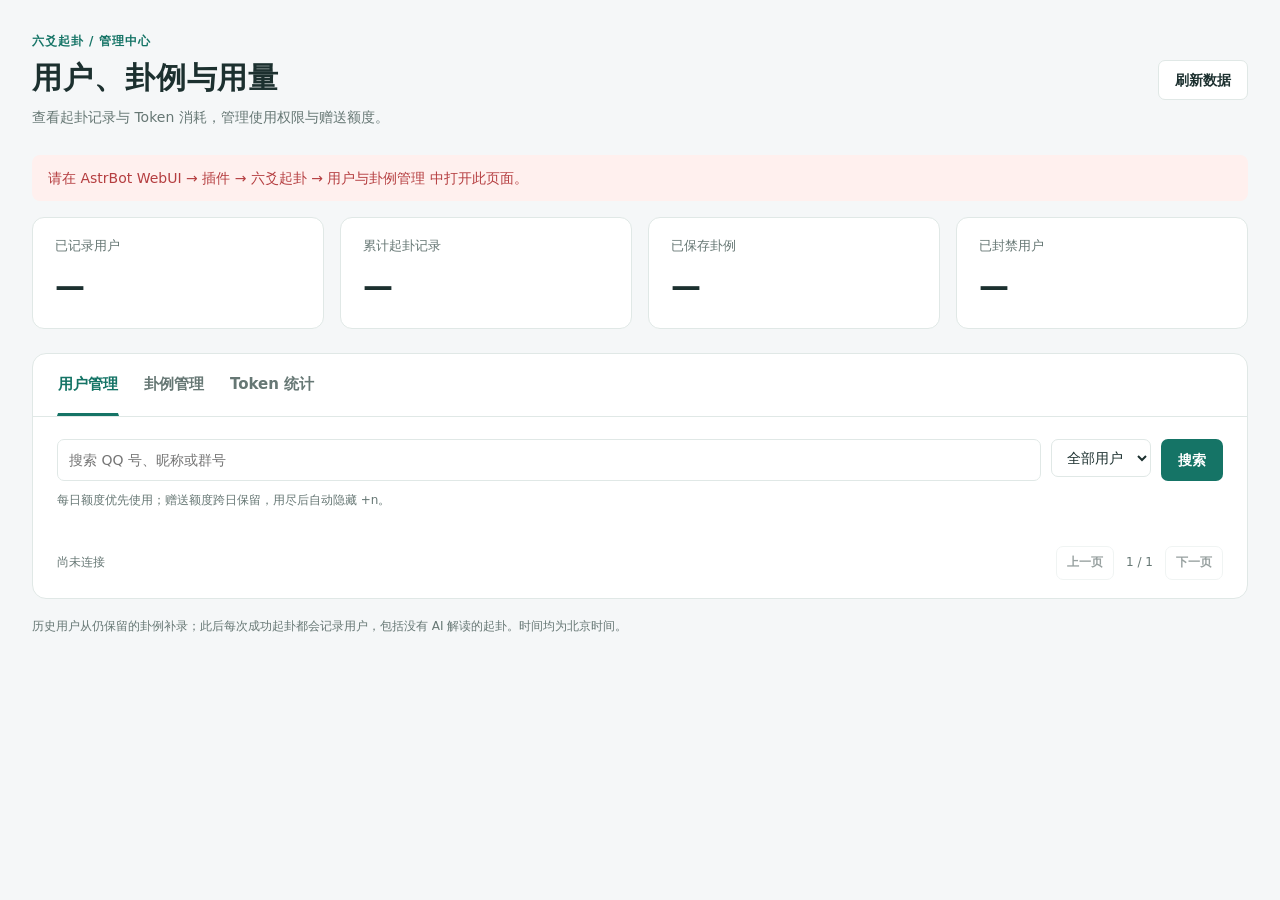
==== pages/manage/index.html @ e59be643 "feat: 添加六爻 Token 用量记录与面板统计 按实际模型调用持久记录输入、输出、缓存及未知用量，关联预审、解卦、复解与反馈审核；新增单卦、群、用户及北京时间日周月统计，删除卦例不扣减账本。版本" ====
<!doctype html>
<html lang="zh-CN">
<head>
  <meta charset="utf-8">
  <meta name="viewport" content="width=device-width, initial-scale=1">
  <title>六爻 · 用户与卦例管理</title>
  <link rel="stylesheet" href="./style.css">
</head>
<body>
  <main>
    <header><div><div class="eyebrow">六爻起卦 / 管理中心</div><h1>用户、卦例与用量</h1><p>查看起卦记录与 Token 消耗，管理使用权限与赠送额度。</p></div><button id="refresh" class="secondary">刷新数据</button></header>
    <div id="notice" role="status" aria-live="polite" hidden></div>
    <section class="metrics" aria-label="概览">
      <div><span>已记录用户</span><strong id="stat-users">—</strong></div>
      <div><span>累计起卦记录</span><strong id="stat-casts">—</strong></div>
      <div><span>已保存卦例</span><strong id="stat-cases">—</strong></div>
      <div><span>已封禁用户</span><strong id="stat-banned">—</strong></div>
    </section>
    <section class="panel">
      <nav aria-label="管理分类"><button id="tab-users" class="tab active" aria-pressed="true">用户管理</button><button id="tab-cases" class="tab" aria-pressed="false">卦例管理</button><button id="tab-usage" class="tab" aria-pressed="false">Token 统计</button></nav>
      <div id="usage-summary" hidden>
        <section class="metrics token-metrics" aria-label="Token 消耗概览">
          <div><span>累计 Token</span><strong id="token-all">—</strong></div>
          <div><span>今日 Token</span><strong id="token-today">—</strong></div>
          <div><span>本周 Token · 周一起</span><strong id="token-week">—</strong></div>
          <div><span>本月 Token</span><strong id="token-month">—</strong></div>
        </section>
        <p id="usage-coverage" class="hint"></p>
      </div>
      <form id="search-form" class="toolbar">
        <label class="search"><span class="sr-only">搜索用户或卦例</span><input id="search" type="search" maxlength="200" placeholder="搜索 QQ 号、昵称或群号"></label>
        <label><span class="sr-only">筛选状态</span><select id="state"><option value="all">全部用户</option><option value="active">正常使用</option><option value="banned">已封禁</option></select></label>
        <button type="submit">搜索</button>
        <div id="usage-filters" class="usage-filters" hidden>
          <label>查看维度<select id="usage-view"><option value="cases">单卦消耗</option><option value="daily">每日消耗</option><option value="weekly">每周消耗</option><option value="monthly">每月消耗</option><option value="groups">各群消耗</option><option value="users">每人消耗</option></select></label>
          <label>开始日期<input id="usage-start" type="date"></label>
          <label>结束日期<input id="usage-end" type="date"></label>
          <label>群号<input id="usage-group" inputmode="numeric" maxlength="128" placeholder="全部群"></label>
          <label>QQ 号<input id="usage-sender" inputmode="numeric" maxlength="128" placeholder="全部用户"></label>
          <button id="usage-reset" type="button" class="secondary">清空筛选</button>
        </div>
      </form>
      <p id="usage-selected" class="hint" hidden></p>
      <p id="table-hint" class="hint">每日额度优先使用；赠送额度跨日保留，用尽后自动隐藏 +n。</p>
      <div class="table-wrap"><table><thead id="table-head"></thead><tbody id="table-body"></tbody></table></div>
      <div id="empty" class="empty" hidden>暂无记录</div>
      <footer><span id="count">正在连接 AstrBot…</span><div class="pager"><button id="prev" class="secondary" disabled>上一页</button><span id="page">1 / 1</span><button id="next" class="secondary" disabled>下一页</button></div></footer>
    </section>
    <p class="footnote">历史用户从仍保留的卦例补录；此后每次成功起卦都会记录用户，包括没有 AI 解读的起卦。时间均为北京时间。</p>
  </main>
  <dialog id="detail" aria-labelledby="detail-title">
    <div class="dialog-head"><div><span class="eyebrow" id="detail-kicker"></span><h2 id="detail-title"></h2></div><button id="close-detail" class="secondary" aria-label="关闭详情">关闭</button></div>
    <div id="detail-notice" role="status" aria-live="polite" hidden></div>
    <div id="detail-body"></div>
  </dialog>
  <script type="module" src="./app.js"></script>
</body>
</html>
---- pages/manage/style.css ----
:root{color-scheme:light;--bg:#f5f7f8;--panel:#fff;--ink:#1c302f;--muted:#667774;--line:#e0e8e6;--accent:#157466;--tint:#eaf5f1;--danger:#b53e40;--error-bg:#fff0ee;--shadow:0 18px 65px #183a3620;font:14px/1.6 system-ui,-apple-system,"Segoe UI","Microsoft YaHei",sans-serif}
[data-theme=dark]{color-scheme:dark;--bg:#151d20;--panel:#1e292c;--ink:#e4efec;--muted:#a3b5b0;--line:#354548;--accent:#7cdbbc;--tint:#263f38;--danger:#ffada5;--error-bg:#422c2c;--shadow:0 18px 65px #0006}
*{box-sizing:border-box}body{margin:0;background:var(--bg);color:var(--ink)}main{max-width:1280px;margin:auto;padding:32px}header{display:flex;justify-content:space-between;align-items:center;gap:20px;margin-bottom:26px}h1{font-size:30px;line-height:1.3;margin:7px 0 9px;font-weight:650;letter-spacing:.03em}h2{margin:4px 0;font-size:23px}h3{font-size:16px;margin:0 0 12px}p{margin:0;color:var(--muted)}.eyebrow{font-size:12px;color:var(--accent);letter-spacing:.08em;font-weight:600}.metrics{display:grid;grid-template-columns:repeat(4,1fr);gap:16px;margin-bottom:24px}.metrics>div{border:1px solid var(--line);border-radius:12px;padding:18px 22px;background:var(--panel)}.metrics span{display:block;color:var(--muted);font-size:13px}.metrics strong{font-size:30px;font-weight:600;display:block;margin-top:5px;font-variant-numeric:tabular-nums}.panel{background:var(--panel);border:1px solid var(--line);border-radius:14px;overflow:hidden}nav{display:flex;gap:24px;padding:0 24px;border-bottom:1px solid var(--line)}button,input,textarea,select{font:inherit}button{cursor:pointer;border:1px solid transparent;border-radius:7px;padding:8px 16px;background:var(--accent);color:var(--panel);font-weight:600;white-space:nowrap}button.secondary{border-color:var(--line);background:var(--panel);color:var(--ink)}button.danger{color:var(--danger);background:var(--error-bg);border-color:var(--danger)}button:disabled{opacity:.45;cursor:default}button:hover:not(:disabled){filter:brightness(.94)}button.tab{color:var(--muted);background:none;padding:17px 0;border-radius:0;font-size:15px;border-bottom:3px solid transparent}.tab.active{color:var(--accent);border-bottom-color:var(--accent)}input,textarea,select{background:var(--panel);color:var(--ink);border:1px solid var(--line);border-radius:7px;padding:9px 11px;max-width:100%}input:focus,textarea:focus,select:focus{outline:2px solid var(--accent);outline-offset:1px}button:focus-visible{outline:2px solid var(--accent);outline-offset:3px}.toolbar{display:flex;gap:10px;padding:22px 24px 10px}.search{flex:1}.search input{width:100%}.hint{font-size:12px;margin:0 24px 18px}.table-wrap{overflow-x:auto}table{border-collapse:collapse;width:100%;text-align:left}th{background:var(--bg);color:var(--muted);font-size:12px;font-weight:500;padding:11px 20px;white-space:nowrap}td{padding:16px 20px;border-bottom:1px solid var(--line);vertical-align:middle;font-size:13px}td small{display:block;color:var(--muted);margin-top:3px}.primary{font-weight:600}.question{max-width:330px;white-space:nowrap;overflow:hidden;text-overflow:ellipsis}.badge{display:inline-block;border-radius:5px;padding:3px 8px;font-size:12px;background:var(--tint);color:var(--accent);white-space:nowrap}.badge.banned{color:var(--danger);background:var(--error-bg)}.gift{color:var(--accent);font-weight:650;font-variant-numeric:tabular-nums}footer{display:flex;justify-content:space-between;align-items:center;gap:16px;padding:18px 24px;color:var(--muted);font-size:12px}.pager{display:flex;gap:12px;align-items:center}.pager button{font-size:12px;padding:6px 10px}.empty{padding:60px 20px;text-align:center;color:var(--muted)}.footnote{font-size:12px;margin-top:18px}.sr-only{position:absolute;width:1px;height:1px;overflow:hidden;clip:rect(0,0,0,0)}#notice,#detail-notice{background:var(--tint);border-radius:8px;padding:12px 16px;color:var(--accent);margin-bottom:16px;white-space:pre-wrap}.error{background:var(--error-bg)!important;color:var(--danger)!important}dialog{border:1px solid var(--line);background:var(--panel);color:var(--ink);border-radius:16px;box-shadow:var(--shadow);width:min(820px,94vw);max-height:90vh;padding:26px}dialog::backdrop{background:#0b242960}.dialog-head{display:flex;justify-content:space-between;align-items:flex-start;gap:15px;margin-bottom:22px}.section{padding:20px 0;border-top:1px solid var(--line)}.section:last-child{padding-bottom:0}.grid{display:grid;grid-template-columns:1fr 1fr;gap:14px}.field{display:flex;flex-direction:column;gap:6px;font-size:12px;color:var(--muted)}.field.wide{grid-column:1/-1}.field textarea{resize:vertical;min-height:82px}.actions{display:flex;gap:10px;flex-wrap:wrap;margin-top:15px}.facts{display:grid;grid-template-columns:repeat(3,1fr);gap:14px;margin-bottom:16px}.fact{background:var(--bg);border-radius:8px;padding:12px}.fact span{font-size:12px;color:var(--muted);display:block}.fact strong{font-size:16px;overflow-wrap:anywhere}.reading{white-space:pre-wrap;overflow-wrap:anywhere;max-height:360px;overflow:auto;font-size:13px;color:var(--ink);background:var(--bg);padding:14px;border-radius:8px;margin:10px 0}.history{list-style:none;padding:0;margin:8px 0;max-height:210px;overflow:auto}.history li{font-size:12px;border-bottom:1px solid var(--line);padding:10px 0;overflow-wrap:anywhere}.help{color:var(--muted);font-size:12px;margin:10px 0}.confirm-delete{border:1px solid var(--danger);border-radius:8px;padding:14px;margin-top:14px}.confirm-delete p{margin-bottom:10px}.link-button{background:var(--tint);color:var(--accent);padding:6px 12px;font-size:12px}
[hidden]{display:none!important}.toolbar{flex-wrap:wrap}.usage-filters{display:flex;flex-wrap:wrap;align-items:flex-end;gap:12px;width:100%;margin-top:8px}.usage-filters label{display:flex;flex-direction:column;gap:5px;font-size:12px;color:var(--muted);flex:1;min-width:130px}.usage-filters input,.usage-filters select{width:100%}.token-metrics{margin:22px 24px 14px}.token-metrics strong{font-size:26px;overflow-wrap:anywhere}.token-facts{grid-template-columns:repeat(4,1fr)}.token-history{max-height:450px}.token-history li div+div{color:var(--muted);margin-top:4px}
@media(max-width:700px){main{padding:18px 12px}header{align-items:flex-start}h1{font-size:24px}.metrics{grid-template-columns:repeat(2,1fr);gap:10px}.metrics>div{padding:12px 15px}.toolbar{padding:16px 14px 10px;flex-wrap:wrap}.search{flex-basis:100%}.hint{margin-left:14px;margin-right:14px}.token-metrics{margin:16px 14px}.token-metrics strong{font-size:22px}td,th{padding:12px}footer{padding:14px;flex-wrap:wrap}dialog{padding:18px}.facts{grid-template-columns:1fr 1fr}.grid{grid-template-columns:1fr}.field.wide{grid-column:auto}}
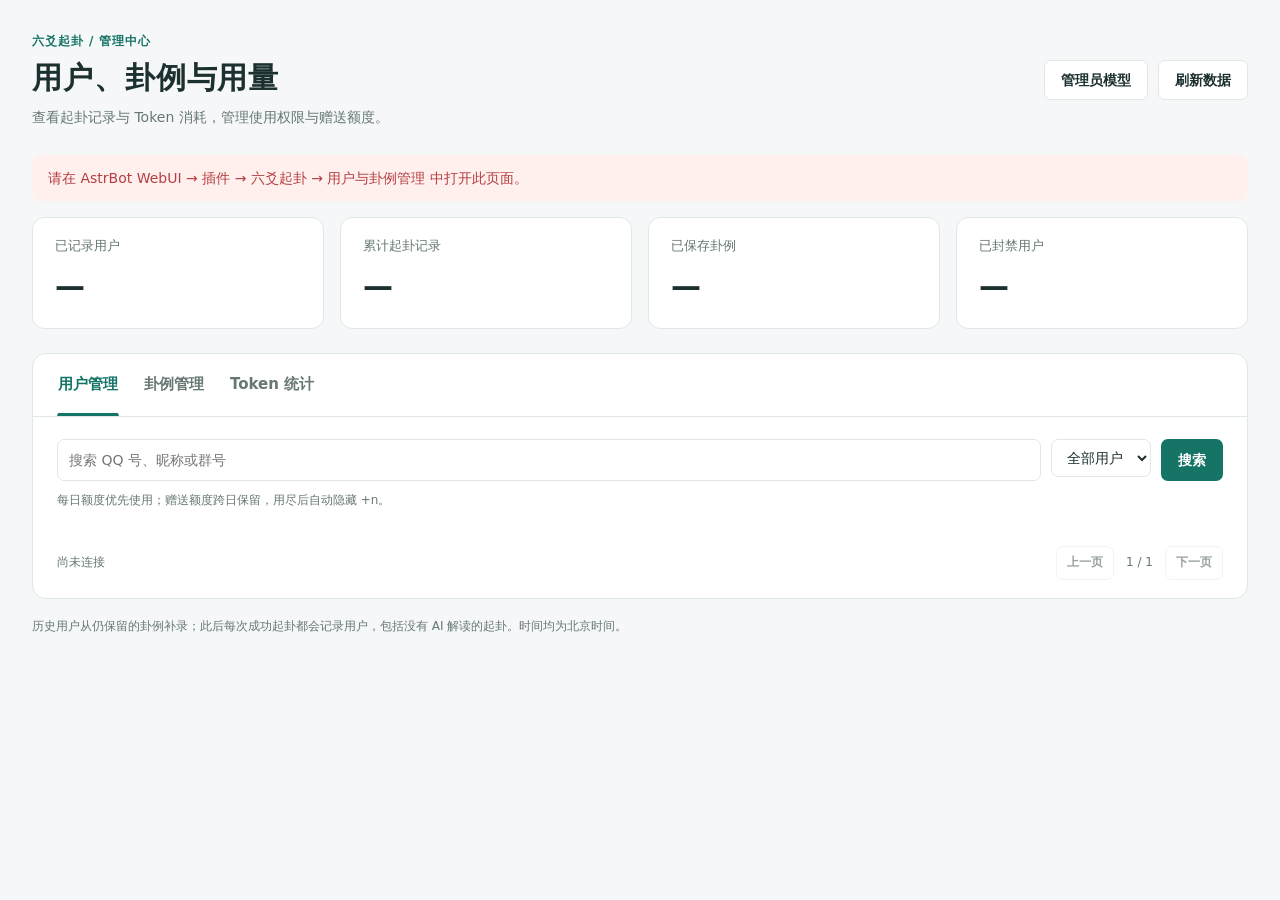
==== commit 7957c266: "feat: 增加管理员专用模型与六爻逐步调试 为管理员增加独立预审和解卦模型，管理页保存后立即生效并持久化。新增仅限 AstrBot 管理员的 /六爻test，逐步返回请求、模型正文、分类、排盘和输出" ====
--- a/pages/manage/index.html
+++ b/pages/manage/index.html
@@ -8,7 +8,7 @@
 </head>
 <body>
   <main>
-    <header><div><div class="eyebrow">六爻起卦 / 管理中心</div><h1>用户、卦例与用量</h1><p>查看起卦记录与 Token 消耗，管理使用权限与赠送额度。</p></div><button id="refresh" class="secondary">刷新数据</button></header>
+    <header><div><div class="eyebrow">六爻起卦 / 管理中心</div><h1>用户、卦例与用量</h1><p>查看起卦记录与 Token 消耗，管理使用权限与赠送额度。</p></div><div class="header-actions"><button id="models" class="secondary">管理员模型</button><button id="refresh" class="secondary">刷新数据</button></div></header>
     <div id="notice" role="status" aria-live="polite" hidden></div>
     <section class="metrics" aria-label="概览">
       <div><span>已记录用户</span><strong id="stat-users">—</strong></div>
--- a/pages/manage/style.css
+++ b/pages/manage/style.css
@@ -2,4 +2,5 @@
 [data-theme=dark]{color-scheme:dark;--bg:#151d20;--panel:#1e292c;--ink:#e4efec;--muted:#a3b5b0;--line:#354548;--accent:#7cdbbc;--tint:#263f38;--danger:#ffada5;--error-bg:#422c2c;--shadow:0 18px 65px #0006}
 *{box-sizing:border-box}body{margin:0;background:var(--bg);color:var(--ink)}main{max-width:1280px;margin:auto;padding:32px}header{display:flex;justify-content:space-between;align-items:center;gap:20px;margin-bottom:26px}h1{font-size:30px;line-height:1.3;margin:7px 0 9px;font-weight:650;letter-spacing:.03em}h2{margin:4px 0;font-size:23px}h3{font-size:16px;margin:0 0 12px}p{margin:0;color:var(--muted)}.eyebrow{font-size:12px;color:var(--accent);letter-spacing:.08em;font-weight:600}.metrics{display:grid;grid-template-columns:repeat(4,1fr);gap:16px;margin-bottom:24px}.metrics>div{border:1px solid var(--line);border-radius:12px;padding:18px 22px;background:var(--panel)}.metrics span{display:block;color:var(--muted);font-size:13px}.metrics strong{font-size:30px;font-weight:600;display:block;margin-top:5px;font-variant-numeric:tabular-nums}.panel{background:var(--panel);border:1px solid var(--line);border-radius:14px;overflow:hidden}nav{display:flex;gap:24px;padding:0 24px;border-bottom:1px solid var(--line)}button,input,textarea,select{font:inherit}button{cursor:pointer;border:1px solid transparent;border-radius:7px;padding:8px 16px;background:var(--accent);color:var(--panel);font-weight:600;white-space:nowrap}button.secondary{border-color:var(--line);background:var(--panel);color:var(--ink)}button.danger{color:var(--danger);background:var(--error-bg);border-color:var(--danger)}button:disabled{opacity:.45;cursor:default}button:hover:not(:disabled){filter:brightness(.94)}button.tab{color:var(--muted);background:none;padding:17px 0;border-radius:0;font-size:15px;border-bottom:3px solid transparent}.tab.active{color:var(--accent);border-bottom-color:var(--accent)}input,textarea,select{background:var(--panel);color:var(--ink);border:1px solid var(--line);border-radius:7px;padding:9px 11px;max-width:100%}input:focus,textarea:focus,select:focus{outline:2px solid var(--accent);outline-offset:1px}button:focus-visible{outline:2px solid var(--accent);outline-offset:3px}.toolbar{display:flex;gap:10px;padding:22px 24px 10px}.search{flex:1}.search input{width:100%}.hint{font-size:12px;margin:0 24px 18px}.table-wrap{overflow-x:auto}table{border-collapse:collapse;width:100%;text-align:left}th{background:var(--bg);color:var(--muted);font-size:12px;font-weight:500;padding:11px 20px;white-space:nowrap}td{padding:16px 20px;border-bottom:1px solid var(--line);vertical-align:middle;font-size:13px}td small{display:block;color:var(--muted);margin-top:3px}.primary{font-weight:600}.question{max-width:330px;white-space:nowrap;overflow:hidden;text-overflow:ellipsis}.badge{display:inline-block;border-radius:5px;padding:3px 8px;font-size:12px;background:var(--tint);color:var(--accent);white-space:nowrap}.badge.banned{color:var(--danger);background:var(--error-bg)}.gift{color:var(--accent);font-weight:650;font-variant-numeric:tabular-nums}footer{display:flex;justify-content:space-between;align-items:center;gap:16px;padding:18px 24px;color:var(--muted);font-size:12px}.pager{display:flex;gap:12px;align-items:center}.pager button{font-size:12px;padding:6px 10px}.empty{padding:60px 20px;text-align:center;color:var(--muted)}.footnote{font-size:12px;margin-top:18px}.sr-only{position:absolute;width:1px;height:1px;overflow:hidden;clip:rect(0,0,0,0)}#notice,#detail-notice{background:var(--tint);border-radius:8px;padding:12px 16px;color:var(--accent);margin-bottom:16px;white-space:pre-wrap}.error{background:var(--error-bg)!important;color:var(--danger)!important}dialog{border:1px solid var(--line);background:var(--panel);color:var(--ink);border-radius:16px;box-shadow:var(--shadow);width:min(820px,94vw);max-height:90vh;padding:26px}dialog::backdrop{background:#0b242960}.dialog-head{display:flex;justify-content:space-between;align-items:flex-start;gap:15px;margin-bottom:22px}.section{padding:20px 0;border-top:1px solid var(--line)}.section:last-child{padding-bottom:0}.grid{display:grid;grid-template-columns:1fr 1fr;gap:14px}.field{display:flex;flex-direction:column;gap:6px;font-size:12px;color:var(--muted)}.field.wide{grid-column:1/-1}.field textarea{resize:vertical;min-height:82px}.actions{display:flex;gap:10px;flex-wrap:wrap;margin-top:15px}.facts{display:grid;grid-template-columns:repeat(3,1fr);gap:14px;margin-bottom:16px}.fact{background:var(--bg);border-radius:8px;padding:12px}.fact span{font-size:12px;color:var(--muted);display:block}.fact strong{font-size:16px;overflow-wrap:anywhere}.reading{white-space:pre-wrap;overflow-wrap:anywhere;max-height:360px;overflow:auto;font-size:13px;color:var(--ink);background:var(--bg);padding:14px;border-radius:8px;margin:10px 0}.history{list-style:none;padding:0;margin:8px 0;max-height:210px;overflow:auto}.history li{font-size:12px;border-bottom:1px solid var(--line);padding:10px 0;overflow-wrap:anywhere}.help{color:var(--muted);font-size:12px;margin:10px 0}.confirm-delete{border:1px solid var(--danger);border-radius:8px;padding:14px;margin-top:14px}.confirm-delete p{margin-bottom:10px}.link-button{background:var(--tint);color:var(--accent);padding:6px 12px;font-size:12px}
 [hidden]{display:none!important}.toolbar{flex-wrap:wrap}.usage-filters{display:flex;flex-wrap:wrap;align-items:flex-end;gap:12px;width:100%;margin-top:8px}.usage-filters label{display:flex;flex-direction:column;gap:5px;font-size:12px;color:var(--muted);flex:1;min-width:130px}.usage-filters input,.usage-filters select{width:100%}.token-metrics{margin:22px 24px 14px}.token-metrics strong{font-size:26px;overflow-wrap:anywhere}.token-facts{grid-template-columns:repeat(4,1fr)}.token-history{max-height:450px}.token-history li div+div{color:var(--muted);margin-top:4px}
-@media(max-width:700px){main{padding:18px 12px}header{align-items:flex-start}h1{font-size:24px}.metrics{grid-template-columns:repeat(2,1fr);gap:10px}.metrics>div{padding:12px 15px}.toolbar{padding:16px 14px 10px;flex-wrap:wrap}.search{flex-basis:100%}.hint{margin-left:14px;margin-right:14px}.token-metrics{margin:16px 14px}.token-metrics strong{font-size:22px}td,th{padding:12px}footer{padding:14px;flex-wrap:wrap}dialog{padding:18px}.facts{grid-template-columns:1fr 1fr}.grid{grid-template-columns:1fr}.field.wide{grid-column:auto}}
+.header-actions{display:flex;gap:10px;flex-wrap:wrap;justify-content:flex-end}
+@media(max-width:700px){main{padding:18px 12px}header{align-items:flex-start;flex-wrap:wrap}.header-actions{justify-content:flex-start}h1{font-size:24px}.metrics{grid-template-columns:repeat(2,1fr);gap:10px}.metrics>div{padding:12px 15px}.toolbar{padding:16px 14px 10px;flex-wrap:wrap}.search{flex-basis:100%}.hint{margin-left:14px;margin-right:14px}.token-metrics{margin:16px 14px}.token-metrics strong{font-size:22px}td,th{padding:12px}footer{padding:14px;flex-wrap:wrap}dialog{padding:18px}.facts{grid-template-columns:1fr 1fr}.grid{grid-template-columns:1fr}.field.wide{grid-column:auto}}
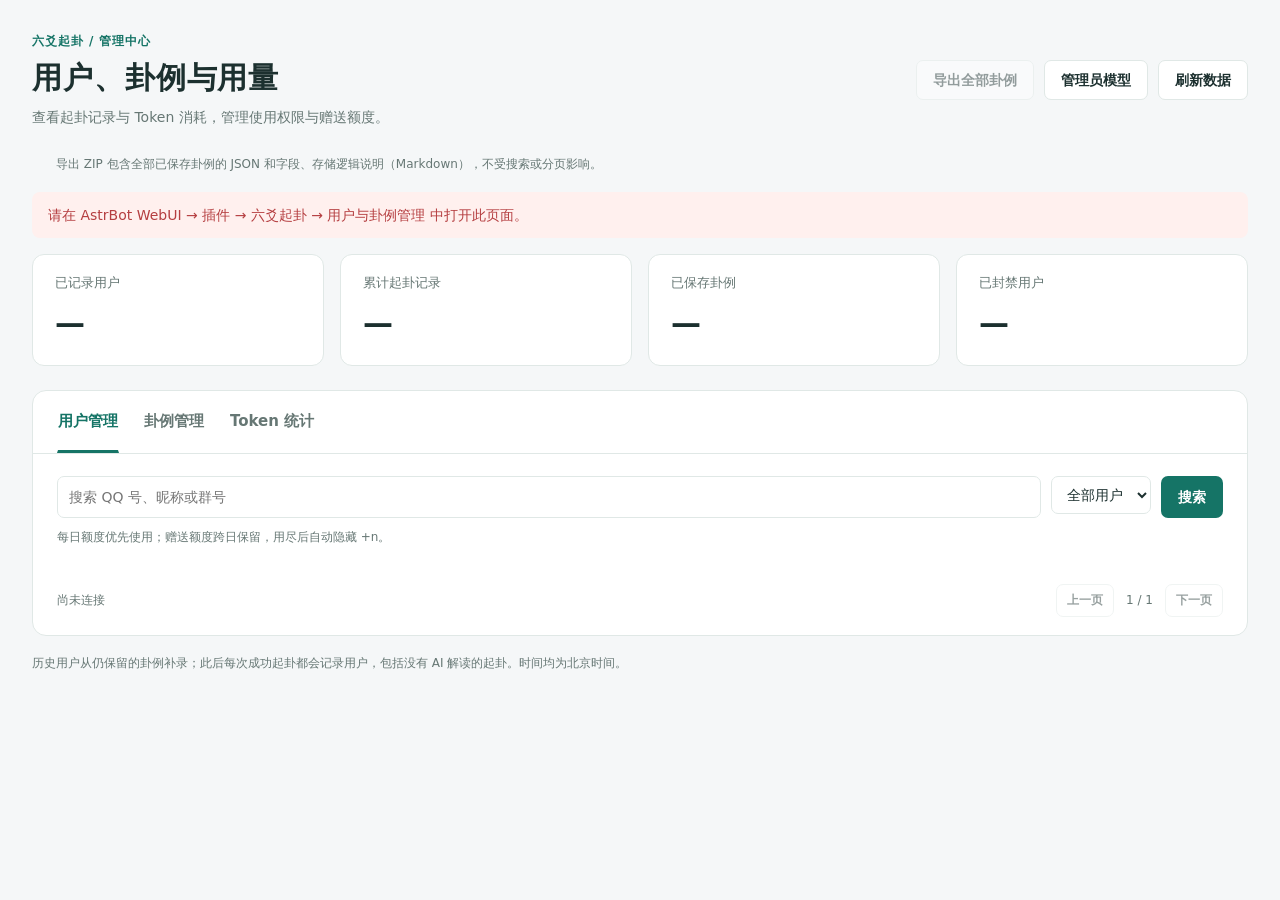
==== commit 705b5c6a: "feat: 添加全部卦例与存储说明导出 管理页新增导出全部卦例按钮，通过登录态 Bridge 下载 ZIP，内含完整 KV JSON 与 Markdown 字段、存储逻辑说明。读取独立快照后在线程中压" ====
--- a/pages/manage/index.html
+++ b/pages/manage/index.html
@@ -8,7 +8,8 @@
 </head>
 <body>
   <main>
-    <header><div><div class="eyebrow">六爻起卦 / 管理中心</div><h1>用户、卦例与用量</h1><p>查看起卦记录与 Token 消耗，管理使用权限与赠送额度。</p></div><div class="header-actions"><button id="models" class="secondary">管理员模型</button><button id="refresh" class="secondary">刷新数据</button></div></header>
+    <header><div><div class="eyebrow">六爻起卦 / 管理中心</div><h1>用户、卦例与用量</h1><p>查看起卦记录与 Token 消耗，管理使用权限与赠送额度。</p></div><div class="header-actions"><button id="export-cases" class="secondary" type="button" disabled aria-describedby="export-hint">导出全部卦例</button><button id="models" class="secondary">管理员模型</button><button id="refresh" class="secondary">刷新数据</button></div></header>
+    <p id="export-hint" class="hint">导出 ZIP 包含全部已保存卦例的 JSON 和字段、存储逻辑说明（Markdown），不受搜索或分页影响。</p>
     <div id="notice" role="status" aria-live="polite" hidden></div>
     <section class="metrics" aria-label="概览">
       <div><span>已记录用户</span><strong id="stat-users">—</strong></div>
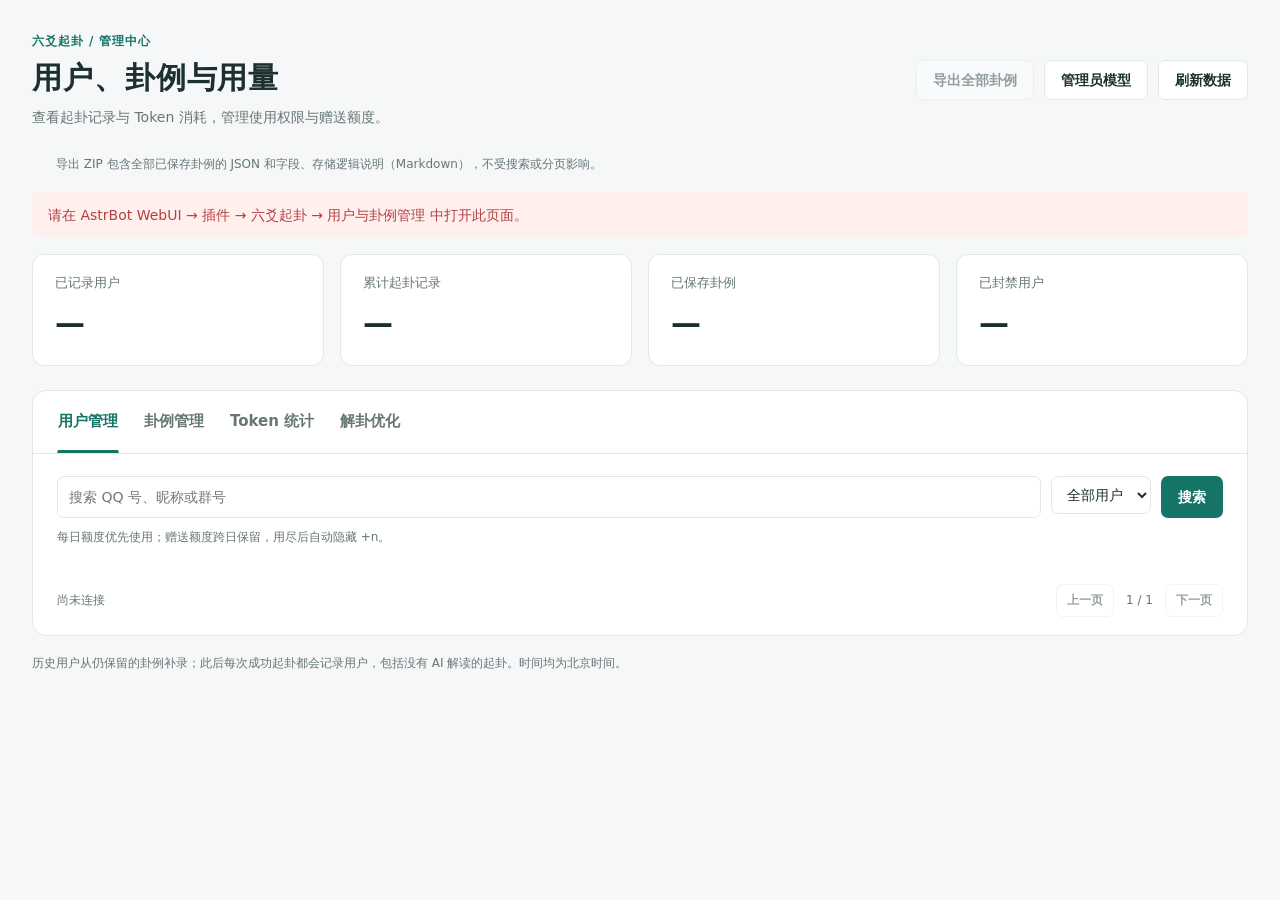
==== commit a30c4a2e: "fix: 在用户与卦例管理中显示解卦优化选项卡 将解卦优化接入 Token 统计右侧，与独立入口共用复盘和逐项审核逻辑。切换分类时保留草稿和待审建议，适配手机与后台主题。  验证：21 项浏览器回归、" ====
--- a/pages/manage/index.html
+++ b/pages/manage/index.html
@@ -18,36 +18,46 @@
       <div><span>已封禁用户</span><strong id="stat-banned">—</strong></div>
     </section>
     <section class="panel">
-      <nav aria-label="管理分类"><button id="tab-users" class="tab active" aria-pressed="true">用户管理</button><button id="tab-cases" class="tab" aria-pressed="false">卦例管理</button><button id="tab-usage" class="tab" aria-pressed="false">Token 统计</button></nav>
-      <div id="usage-summary" hidden>
-        <section class="metrics token-metrics" aria-label="Token 消耗概览">
-          <div><span>累计 Token</span><strong id="token-all">—</strong></div>
-          <div><span>今日 Token</span><strong id="token-today">—</strong></div>
-          <div><span>本周 Token · 周一起</span><strong id="token-week">—</strong></div>
-          <div><span>本月 Token</span><strong id="token-month">—</strong></div>
-        </section>
-        <p id="usage-coverage" class="hint"></p>
+      <nav aria-label="管理分类">
+        <button id="tab-users" class="tab active" aria-pressed="true">用户管理</button>
+        <button id="tab-cases" class="tab" aria-pressed="false">卦例管理</button>
+        <button id="tab-usage" class="tab" aria-pressed="false">Token 统计</button>
+        <button id="tab-optimize" class="tab" aria-controls="optimize-panel" aria-pressed="false">解卦优化</button>
+      </nav>
+      <div id="management-list">
+        <div id="usage-summary" hidden>
+          <section class="metrics token-metrics" aria-label="Token 消耗概览">
+            <div><span>累计 Token</span><strong id="token-all">—</strong></div>
+            <div><span>今日 Token</span><strong id="token-today">—</strong></div>
+            <div><span>本周 Token · 周一起</span><strong id="token-week">—</strong></div>
+            <div><span>本月 Token</span><strong id="token-month">—</strong></div>
+          </section>
+          <p id="usage-coverage" class="hint"></p>
+        </div>
+        <form id="search-form" class="toolbar">
+          <label class="search"><span class="sr-only">搜索用户或卦例</span><input id="search" type="search" maxlength="200" placeholder="搜索 QQ 号、昵称或群号"></label>
+          <label><span class="sr-only">筛选状态</span><select id="state"><option value="all">全部用户</option><option value="active">正常使用</option><option value="banned">已封禁</option></select></label>
+          <button type="submit">搜索</button>
+          <div id="usage-filters" class="usage-filters" hidden>
+            <label>查看维度<select id="usage-view"><option value="cases">单卦消耗</option><option value="daily">每日消耗</option><option value="weekly">每周消耗</option><option value="monthly">每月消耗</option><option value="groups">各群消耗</option><option value="users">每人消耗</option></select></label>
+            <label>开始日期<input id="usage-start" type="date"></label>
+            <label>结束日期<input id="usage-end" type="date"></label>
+            <label>群号<input id="usage-group" inputmode="numeric" maxlength="128" placeholder="全部群"></label>
+            <label>QQ 号<input id="usage-sender" inputmode="numeric" maxlength="128" placeholder="全部用户"></label>
+            <button id="usage-reset" type="button" class="secondary">清空筛选</button>
+          </div>
+        </form>
+        <p id="usage-selected" class="hint" hidden></p>
+        <p id="table-hint" class="hint">每日额度优先使用；赠送额度跨日保留，用尽后自动隐藏 +n。</p>
+        <div class="table-wrap"><table><thead id="table-head"></thead><tbody id="table-body"></tbody></table></div>
+        <div id="empty" class="empty" hidden>暂无记录</div>
+        <footer><span id="count">正在连接 AstrBot…</span><div class="pager"><button id="prev" class="secondary" disabled>上一页</button><span id="page">1 / 1</span><button id="next" class="secondary" disabled>下一页</button></div></footer>
       </div>
-      <form id="search-form" class="toolbar">
-        <label class="search"><span class="sr-only">搜索用户或卦例</span><input id="search" type="search" maxlength="200" placeholder="搜索 QQ 号、昵称或群号"></label>
-        <label><span class="sr-only">筛选状态</span><select id="state"><option value="all">全部用户</option><option value="active">正常使用</option><option value="banned">已封禁</option></select></label>
-        <button type="submit">搜索</button>
-        <div id="usage-filters" class="usage-filters" hidden>
-          <label>查看维度<select id="usage-view"><option value="cases">单卦消耗</option><option value="daily">每日消耗</option><option value="weekly">每周消耗</option><option value="monthly">每月消耗</option><option value="groups">各群消耗</option><option value="users">每人消耗</option></select></label>
-          <label>开始日期<input id="usage-start" type="date"></label>
-          <label>结束日期<input id="usage-end" type="date"></label>
-          <label>群号<input id="usage-group" inputmode="numeric" maxlength="128" placeholder="全部群"></label>
-          <label>QQ 号<input id="usage-sender" inputmode="numeric" maxlength="128" placeholder="全部用户"></label>
-          <button id="usage-reset" type="button" class="secondary">清空筛选</button>
-        </div>
-      </form>
-      <p id="usage-selected" class="hint" hidden></p>
-      <p id="table-hint" class="hint">每日额度优先使用；赠送额度跨日保留，用尽后自动隐藏 +n。</p>
-      <div class="table-wrap"><table><thead id="table-head"></thead><tbody id="table-body"></tbody></table></div>
-      <div id="empty" class="empty" hidden>暂无记录</div>
-      <footer><span id="count">正在连接 AstrBot…</span><div class="pager"><button id="prev" class="secondary" disabled>上一页</button><span id="page">1 / 1</span><button id="next" class="secondary" disabled>下一页</button></div></footer>
+      <section id="optimize-panel" aria-labelledby="tab-optimize" hidden>
+        <p role="status">正在加载解卦优化…</p>
+      </section>
     </section>
-    <p class="footnote">历史用户从仍保留的卦例补录；此后每次成功起卦都会记录用户，包括没有 AI 解读的起卦。时间均为北京时间。</p>
+    <p id="records-footnote" class="footnote">历史用户从仍保留的卦例补录；此后每次成功起卦都会记录用户，包括没有 AI 解读的起卦。时间均为北京时间。</p>
   </main>
   <dialog id="detail" aria-labelledby="detail-title">
     <div class="dialog-head"><div><span class="eyebrow" id="detail-kicker"></span><h2 id="detail-title"></h2></div><button id="close-detail" class="secondary" aria-label="关闭详情">关闭</button></div>
--- a/pages/manage/style.css
+++ b/pages/manage/style.css
@@ -3,4 +3,22 @@
 *{box-sizing:border-box}body{margin:0;background:var(--bg);color:var(--ink)}main{max-width:1280px;margin:auto;padding:32px}header{display:flex;justify-content:space-between;align-items:center;gap:20px;margin-bottom:26px}h1{font-size:30px;line-height:1.3;margin:7px 0 9px;font-weight:650;letter-spacing:.03em}h2{margin:4px 0;font-size:23px}h3{font-size:16px;margin:0 0 12px}p{margin:0;color:var(--muted)}.eyebrow{font-size:12px;color:var(--accent);letter-spacing:.08em;font-weight:600}.metrics{display:grid;grid-template-columns:repeat(4,1fr);gap:16px;margin-bottom:24px}.metrics>div{border:1px solid var(--line);border-radius:12px;padding:18px 22px;background:var(--panel)}.metrics span{display:block;color:var(--muted);font-size:13px}.metrics strong{font-size:30px;font-weight:600;display:block;margin-top:5px;font-variant-numeric:tabular-nums}.panel{background:var(--panel);border:1px solid var(--line);border-radius:14px;overflow:hidden}nav{display:flex;gap:24px;padding:0 24px;border-bottom:1px solid var(--line)}button,input,textarea,select{font:inherit}button{cursor:pointer;border:1px solid transparent;border-radius:7px;padding:8px 16px;background:var(--accent);color:var(--panel);font-weight:600;white-space:nowrap}button.secondary{border-color:var(--line);background:var(--panel);color:var(--ink)}button.danger{color:var(--danger);background:var(--error-bg);border-color:var(--danger)}button:disabled{opacity:.45;cursor:default}button:hover:not(:disabled){filter:brightness(.94)}button.tab{color:var(--muted);background:none;padding:17px 0;border-radius:0;font-size:15px;border-bottom:3px solid transparent}.tab.active{color:var(--accent);border-bottom-color:var(--accent)}input,textarea,select{background:var(--panel);color:var(--ink);border:1px solid var(--line);border-radius:7px;padding:9px 11px;max-width:100%}input:focus,textarea:focus,select:focus{outline:2px solid var(--accent);outline-offset:1px}button:focus-visible{outline:2px solid var(--accent);outline-offset:3px}.toolbar{display:flex;gap:10px;padding:22px 24px 10px}.search{flex:1}.search input{width:100%}.hint{font-size:12px;margin:0 24px 18px}.table-wrap{overflow-x:auto}table{border-collapse:collapse;width:100%;text-align:left}th{background:var(--bg);color:var(--muted);font-size:12px;font-weight:500;padding:11px 20px;white-space:nowrap}td{padding:16px 20px;border-bottom:1px solid var(--line);vertical-align:middle;font-size:13px}td small{display:block;color:var(--muted);margin-top:3px}.primary{font-weight:600}.question{max-width:330px;white-space:nowrap;overflow:hidden;text-overflow:ellipsis}.badge{display:inline-block;border-radius:5px;padding:3px 8px;font-size:12px;background:var(--tint);color:var(--accent);white-space:nowrap}.badge.banned{color:var(--danger);background:var(--error-bg)}.gift{color:var(--accent);font-weight:650;font-variant-numeric:tabular-nums}footer{display:flex;justify-content:space-between;align-items:center;gap:16px;padding:18px 24px;color:var(--muted);font-size:12px}.pager{display:flex;gap:12px;align-items:center}.pager button{font-size:12px;padding:6px 10px}.empty{padding:60px 20px;text-align:center;color:var(--muted)}.footnote{font-size:12px;margin-top:18px}.sr-only{position:absolute;width:1px;height:1px;overflow:hidden;clip:rect(0,0,0,0)}#notice,#detail-notice{background:var(--tint);border-radius:8px;padding:12px 16px;color:var(--accent);margin-bottom:16px;white-space:pre-wrap}.error{background:var(--error-bg)!important;color:var(--danger)!important}dialog{border:1px solid var(--line);background:var(--panel);color:var(--ink);border-radius:16px;box-shadow:var(--shadow);width:min(820px,94vw);max-height:90vh;padding:26px}dialog::backdrop{background:#0b242960}.dialog-head{display:flex;justify-content:space-between;align-items:flex-start;gap:15px;margin-bottom:22px}.section{padding:20px 0;border-top:1px solid var(--line)}.section:last-child{padding-bottom:0}.grid{display:grid;grid-template-columns:1fr 1fr;gap:14px}.field{display:flex;flex-direction:column;gap:6px;font-size:12px;color:var(--muted)}.field.wide{grid-column:1/-1}.field textarea{resize:vertical;min-height:82px}.actions{display:flex;gap:10px;flex-wrap:wrap;margin-top:15px}.facts{display:grid;grid-template-columns:repeat(3,1fr);gap:14px;margin-bottom:16px}.fact{background:var(--bg);border-radius:8px;padding:12px}.fact span{font-size:12px;color:var(--muted);display:block}.fact strong{font-size:16px;overflow-wrap:anywhere}.reading{white-space:pre-wrap;overflow-wrap:anywhere;max-height:360px;overflow:auto;font-size:13px;color:var(--ink);background:var(--bg);padding:14px;border-radius:8px;margin:10px 0}.history{list-style:none;padding:0;margin:8px 0;max-height:210px;overflow:auto}.history li{font-size:12px;border-bottom:1px solid var(--line);padding:10px 0;overflow-wrap:anywhere}.help{color:var(--muted);font-size:12px;margin:10px 0}.confirm-delete{border:1px solid var(--danger);border-radius:8px;padding:14px;margin-top:14px}.confirm-delete p{margin-bottom:10px}.link-button{background:var(--tint);color:var(--accent);padding:6px 12px;font-size:12px}
 [hidden]{display:none!important}.toolbar{flex-wrap:wrap}.usage-filters{display:flex;flex-wrap:wrap;align-items:flex-end;gap:12px;width:100%;margin-top:8px}.usage-filters label{display:flex;flex-direction:column;gap:5px;font-size:12px;color:var(--muted);flex:1;min-width:130px}.usage-filters input,.usage-filters select{width:100%}.token-metrics{margin:22px 24px 14px}.token-metrics strong{font-size:26px;overflow-wrap:anywhere}.token-facts{grid-template-columns:repeat(4,1fr)}.token-history{max-height:450px}.token-history li div+div{color:var(--muted);margin-top:4px}
 .header-actions{display:flex;gap:10px;flex-wrap:wrap;justify-content:flex-end}
+#optimize-panel {
+  padding: clamp(14px, 2vw, 24px);
+  --paper: var(--panel);
+  --green: var(--tint);
+  --on-accent: #fff;
+  --amber: #795819;
+  --cream: #faf2df;
+}
+[data-theme=dark] #optimize-panel {
+  --on-accent: #11291f;
+  --amber: #e0c07a;
+  --cream: #393322;
+}
+@media (max-width: 700px) {
+  nav[aria-label="管理分类"] { flex-wrap: wrap; gap: 0 14px; padding: 0 12px; }
+}
+.case-number{display:inline-block;padding:3px 10px;border:2px solid var(--accent);border-radius:7px;background:var(--tint);color:var(--accent);font-weight:650;font-variant-numeric:tabular-nums}.case-number.closed,.badge.closed{border:2px solid #ac873e;background:#f1e4bd;color:#725322}.case-number.unavailable,.badge.unavailable{border-color:#626a69;background:#626a69;color:#fff}.section details{margin:12px 0;padding:12px;border:1px solid var(--line);border-radius:8px}.section summary{cursor:pointer;overflow-wrap:anywhere}
+.chart-preview{margin:14px 0;border:1px solid var(--line);border-radius:8px;overflow:auto;background:var(--bg)}.chart-preview img{display:block;width:100%;height:auto}.chart-preview.original-size{max-height:65vh}.chart-preview.original-size img{width:auto;max-width:none}.chart-status:empty{display:none}.chart-status.error{padding:10px 12px;border-radius:7px}
 @media(max-width:700px){main{padding:18px 12px}header{align-items:flex-start;flex-wrap:wrap}.header-actions{justify-content:flex-start}h1{font-size:24px}.metrics{grid-template-columns:repeat(2,1fr);gap:10px}.metrics>div{padding:12px 15px}.toolbar{padding:16px 14px 10px;flex-wrap:wrap}.search{flex-basis:100%}.hint{margin-left:14px;margin-right:14px}.token-metrics{margin:16px 14px}.token-metrics strong{font-size:22px}td,th{padding:12px}footer{padding:14px;flex-wrap:wrap}dialog{padding:18px}.facts{grid-template-columns:1fr 1fr}.grid{grid-template-columns:1fr}.field.wide{grid-column:auto}}
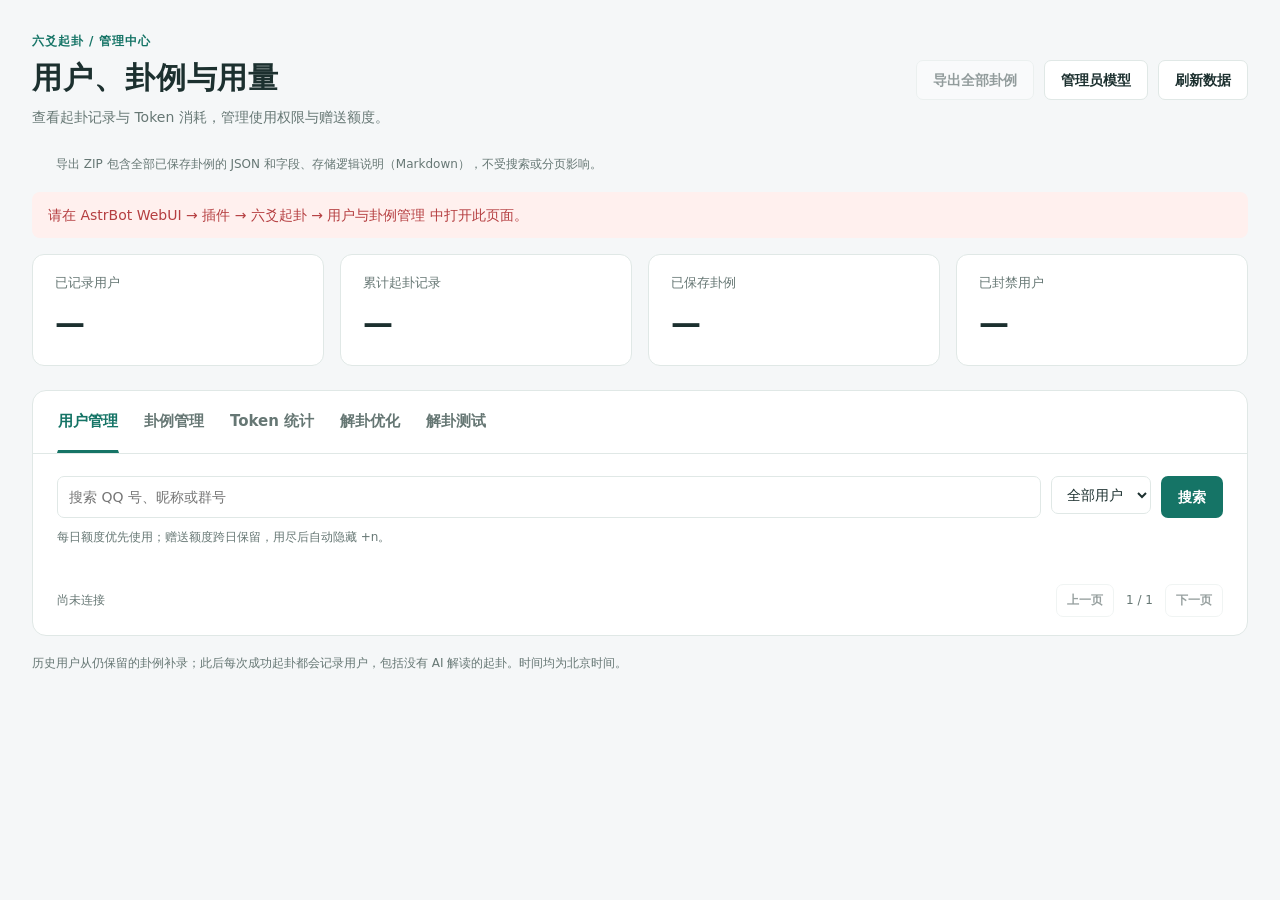
==== commit c73f1158: "feat: 新增后台解卦测试与历次结论回看 后台可选原卦、手排或模拟起卦，复用正式预审和解读流程并独立保存可展开的逐步报告。用户可按编号分页回看历次正式结论，便于比较复解，同时保留反馈和额度规则。  " ====
--- a/pages/manage/index.html
+++ b/pages/manage/index.html
@@ -23,6 +23,7 @@
         <button id="tab-cases" class="tab" aria-pressed="false">卦例管理</button>
         <button id="tab-usage" class="tab" aria-pressed="false">Token 统计</button>
         <button id="tab-optimize" class="tab" aria-controls="optimize-panel" aria-pressed="false">解卦优化</button>
+        <button id="tab-reading-test" class="tab" aria-controls="reading-test-panel" aria-pressed="false">解卦测试</button>
       </nav>
       <div id="management-list">
         <div id="usage-summary" hidden>
@@ -56,6 +57,35 @@
       <section id="optimize-panel" aria-labelledby="tab-optimize" hidden>
         <p role="status">正在加载解卦优化…</p>
       </section>
+      <section id="reading-test-panel" aria-labelledby="tab-reading-test" hidden>
+        <div class="test-layout">
+          <form id="test-form">
+            <h2>新建解卦测试</h2>
+            <p class="help">使用当前通用解卦配置，模型用量计入后台 Token 统计。报告仅供管理页查看。</p>
+            <label class="field">卦盘来源<select id="test-source">
+              <option value="case">指定卦例</option><option value="manual">手动排盘</option><option value="random">模拟起卦</option>
+            </select></label>
+            <div id="test-case-fields">
+              <label class="field">查找卦例<input id="test-search" type="search" maxlength="200" placeholder="输入 #编号、问题或卦名"></label>
+              <label class="field">选择卦例<select id="test-case" required></select></label>
+              <div class="pager"><button id="test-case-prev" type="button" class="secondary">上一页</button><span id="test-case-page"></span><button id="test-case-next" type="button" class="secondary">下一页</button></div>
+            </div>
+            <div id="test-manual-fields" hidden>
+              <label class="field">六爻（初爻到上爻）<input id="test-lines" maxlength="128" placeholder="例如 789678，或六组正反"></label>
+              <label class="field">起卦时间（北京时间，可留空）<input id="test-at" type="datetime-local" min="1900-01-01T00:00" max="2100-12-31T23:59"></label>
+            </div>
+            <label class="field">测试问题<textarea id="test-question" rows="3" maxlength="1000" placeholder="留空沿用所选卦例的问题"></textarea></label>
+            <button id="test-start" type="submit">开始测试</button>
+            <p id="test-notice" class="help" role="status"></p>
+          </form>
+          <section class="test-history">
+            <div class="test-heading"><h2>测试记录</h2><button id="test-refresh" type="button" class="secondary">刷新记录</button></div>
+            <div id="test-history-list"></div>
+            <div class="pager"><button id="test-prev" type="button" class="secondary">上一页</button><span id="test-page"></span><button id="test-next" type="button" class="secondary">下一页</button></div>
+          </section>
+        </div>
+        <section id="test-report" aria-label="测试报告"></section>
+      </section>
     </section>
     <p id="records-footnote" class="footnote">历史用户从仍保留的卦例补录；此后每次成功起卦都会记录用户，包括没有 AI 解读的起卦。时间均为北京时间。</p>
   </main>
--- a/pages/manage/style.css
+++ b/pages/manage/style.css
@@ -11,6 +11,29 @@
   --amber: #795819;
   --cream: #faf2df;
 }
+#reading-test-panel { padding:clamp(14px, 2vw, 24px); }
+.test-layout { display:grid; grid-template-columns:minmax(0, 1fr) minmax(0, 1fr); gap:clamp(18px, 4vw, 52px); }
+.test-layout .field { margin:12px 0; }
+.test-layout input, .test-layout textarea, .test-layout select { width:100%; min-width:0; }
+.test-layout .pager { margin:12px 0; }
+.test-heading { display:flex; align-items:center; justify-content:space-between; gap:12px; }
+#test-history-list { max-height:350px; overflow:auto; margin-top:12px; }
+.test-record { display:block; width:100%; text-align:left; margin:4px 0; white-space:normal; overflow-wrap:anywhere; }
+.test-record small { display:block; color:var(--muted); margin-top:3px; }
+.test-record[aria-pressed=true] { border-color:var(--accent); background:var(--tint); }
+#test-report:not(:empty) { border-top:1px solid var(--line); padding-top:20px; margin-top:24px; }
+#test-report p, #test-report summary, #test-notice { overflow-wrap:anywhere; }
+.test-report-question { font-weight:650; margin:10px 0; }
+.test-verdict { background:var(--tint); border-left:3px solid var(--accent); padding:10px 14px; }
+.test-step { border-top:1px solid var(--line); padding:15px 0; }
+.test-step h3 { font-size:16px; margin-bottom:6px; }
+.test-step p { margin:4px 0; }
+#test-report details { margin:10px 0; }
+#test-report summary { cursor:pointer; color:var(--accent); }
+#test-report pre { white-space:pre-wrap; overflow-wrap:anywhere; max-height:380px; overflow:auto; font:inherit; padding:10px; background:var(--bg); }
+.test-data { margin:12px 0; }
+.test-data b { font-size:12px; color:var(--muted); }
+@media (max-width:700px) { .test-layout { grid-template-columns:minmax(0, 1fr); } }
 [data-theme=dark] #optimize-panel {
   --on-accent: #11291f;
   --amber: #e0c07a;
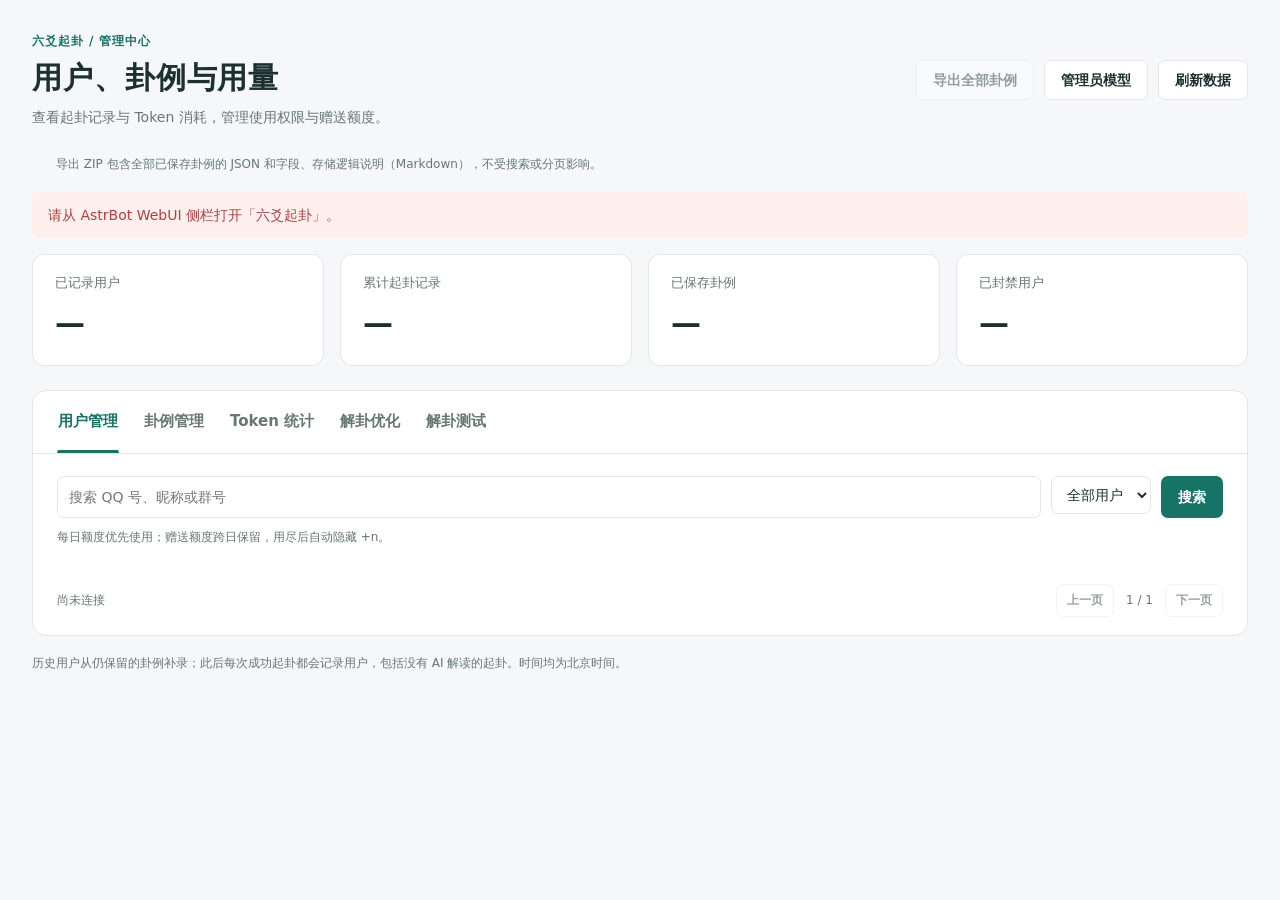
==== commit f36e4616: "fix: 将 AstrBot 侧栏管理入口更名为六爻起卦 统一新旧视图标题与插件显示名，同步管理页标题、入口指引和补丁版本。  验证：管理入口名称与插件元数据一致，25 项相关测试通过，管理页脚本语法" ====
--- a/pages/manage/index.html
+++ b/pages/manage/index.html
@@ -3,7 +3,7 @@
 <head>
   <meta charset="utf-8">
   <meta name="viewport" content="width=device-width, initial-scale=1">
-  <title>六爻 · 用户与卦例管理</title>
+  <title>六爻起卦</title>
   <link rel="stylesheet" href="./style.css">
 </head>
 <body>
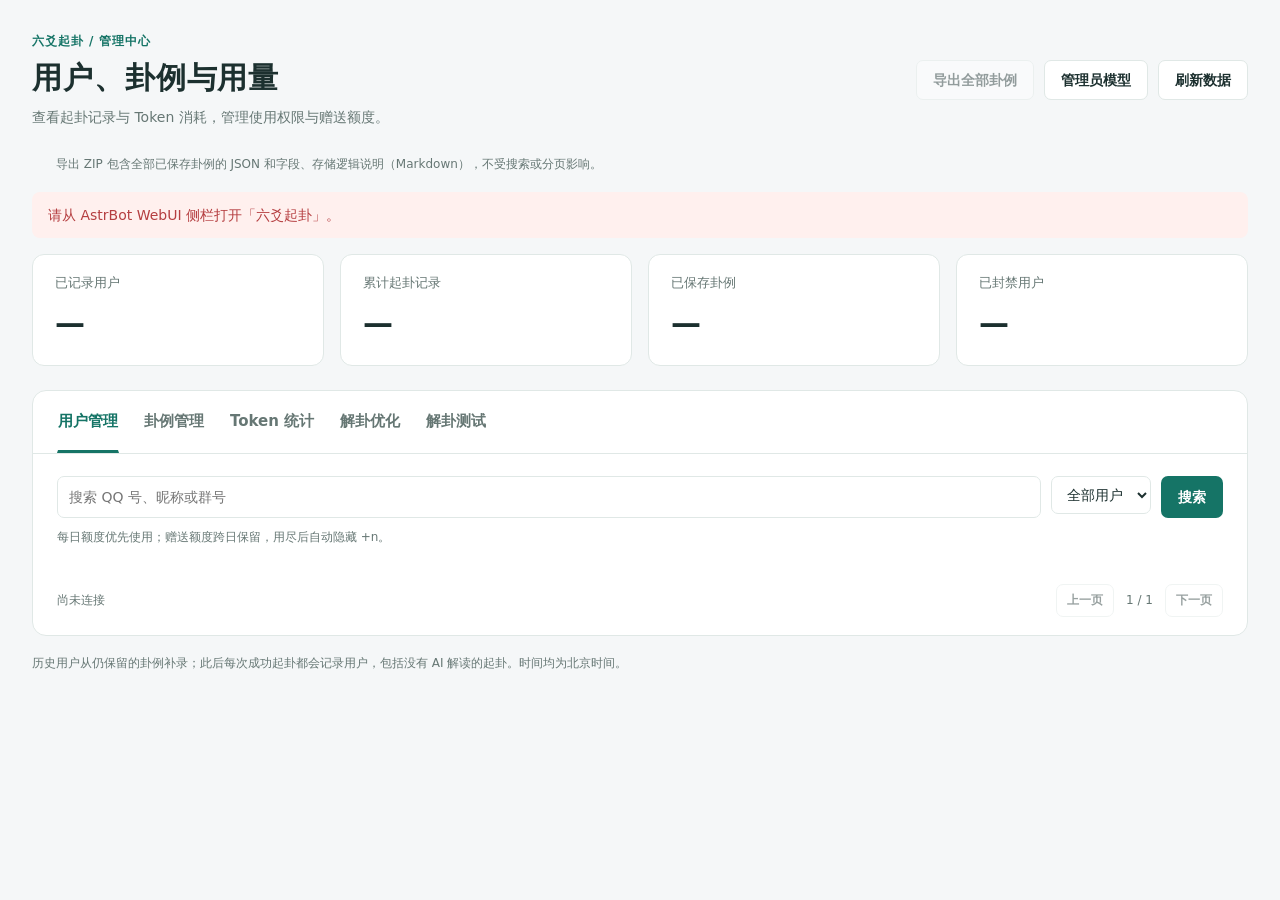
==== commit 76205f9a: "feat: 支持问卦分类纠错与各阶段解卦优化 为寻物建立独立分类，令预审、分类、解卦、反馈审核和优化对话使用可逐项确认的规则。后台共用分类目录，支持筛选、人工改类、新建分类，并在复盘中保留改类依据。 " ====
--- a/pages/manage/index.html
+++ b/pages/manage/index.html
@@ -38,7 +38,9 @@
         <form id="search-form" class="toolbar">
           <label class="search"><span class="sr-only">搜索用户或卦例</span><input id="search" type="search" maxlength="200" placeholder="搜索 QQ 号、昵称或群号"></label>
           <label><span class="sr-only">筛选状态</span><select id="state"><option value="all">全部用户</option><option value="active">正常使用</option><option value="banned">已封禁</option></select></label>
+          <label id="category-filter" hidden><span class="sr-only">按卦例分类筛选</span><select id="case-category"><option value="">全部分类</option></select></label>
           <button type="submit">搜索</button>
+          <button type="button" class="secondary" id="new-category" hidden>新建分类</button>
           <div id="usage-filters" class="usage-filters" hidden>
             <label>查看维度<select id="usage-view"><option value="cases">单卦消耗</option><option value="daily">每日消耗</option><option value="weekly">每周消耗</option><option value="monthly">每月消耗</option><option value="groups">各群消耗</option><option value="users">每人消耗</option></select></label>
             <label>开始日期<input id="usage-start" type="date"></label>
@@ -67,6 +69,7 @@
             </select></label>
             <div id="test-case-fields">
               <label class="field">查找卦例<input id="test-search" type="search" maxlength="200" placeholder="输入 #编号、问题或卦名"></label>
+              <label class="field">按分类查找<select id="test-category"><option value="">全部分类</option></select></label>
               <label class="field">选择卦例<select id="test-case" required></select></label>
               <div class="pager"><button id="test-case-prev" type="button" class="secondary">上一页</button><span id="test-case-page"></span><button id="test-case-next" type="button" class="secondary">下一页</button></div>
             </div>
--- a/pages/manage/style.css
+++ b/pages/manage/style.css
@@ -39,6 +39,8 @@
   --amber: #e0c07a;
   --cream: #393322;
 }
+#category-filter { min-width:0; max-width:100%; }
+#case-category { max-width:min(18rem, 100%); }
 @media (max-width: 700px) {
   nav[aria-label="管理分类"] { flex-wrap: wrap; gap: 0 14px; padding: 0 12px; }
 }
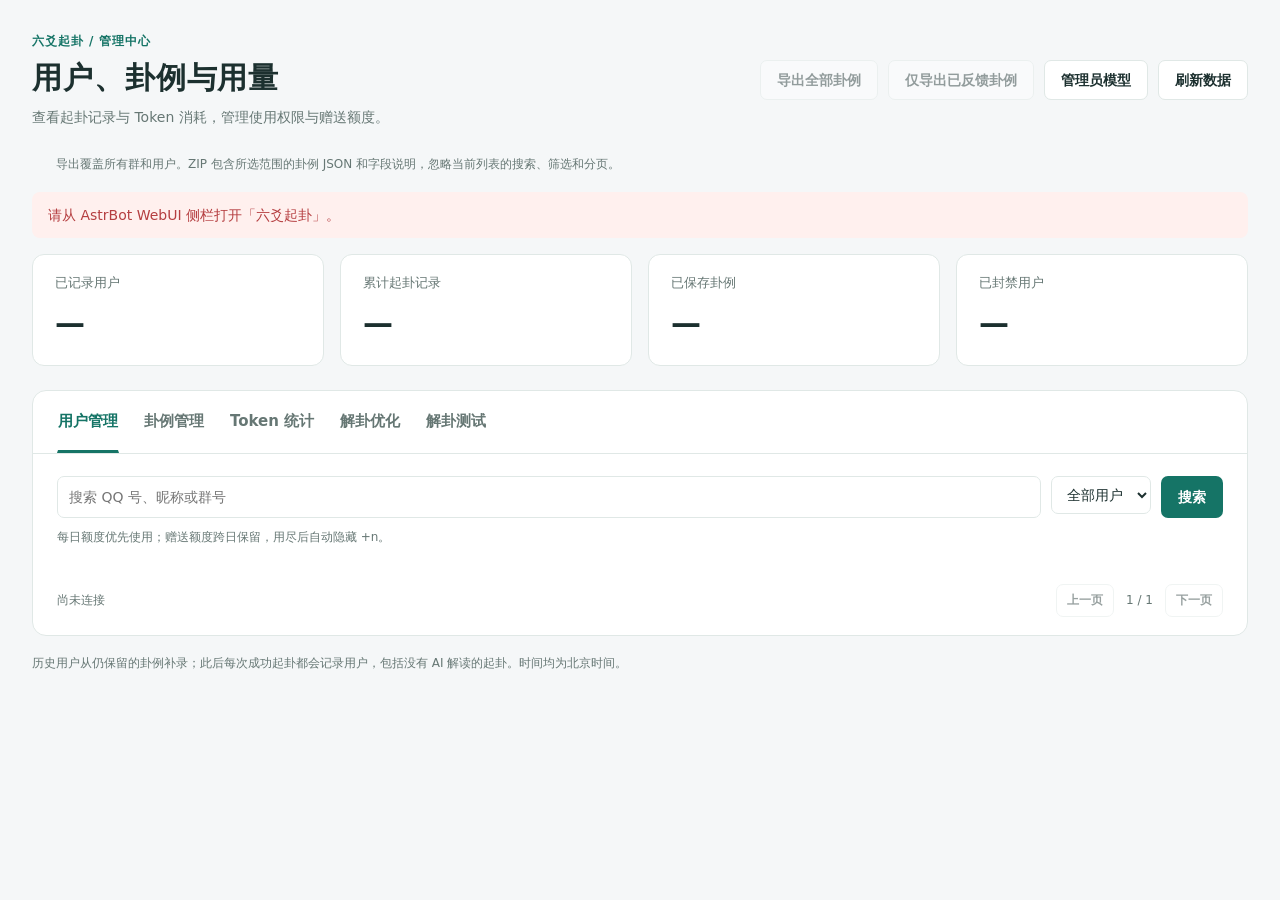
==== commit 3b1d2054: "feat: 支持仅导出已反馈卦例" ====
--- a/pages/manage/index.html
+++ b/pages/manage/index.html
@@ -8,8 +8,15 @@
 </head>
 <body>
   <main>
-    <header><div><div class="eyebrow">六爻起卦 / 管理中心</div><h1>用户、卦例与用量</h1><p>查看起卦记录与 Token 消耗，管理使用权限与赠送额度。</p></div><div class="header-actions"><button id="export-cases" class="secondary" type="button" disabled aria-describedby="export-hint">导出全部卦例</button><button id="models" class="secondary">管理员模型</button><button id="refresh" class="secondary">刷新数据</button></div></header>
-    <p id="export-hint" class="hint">导出 ZIP 包含全部已保存卦例的 JSON 和字段、存储逻辑说明（Markdown），不受搜索或分页影响。</p>
+    <header>
+      <div><div class="eyebrow">六爻起卦 / 管理中心</div><h1>用户、卦例与用量</h1><p>查看起卦记录与 Token 消耗，管理使用权限与赠送额度。</p></div>
+      <div class="header-actions">
+        <button id="export-cases" data-export-scope="all" class="secondary" type="button" disabled aria-describedby="export-hint">导出全部卦例</button>
+        <button data-export-scope="feedback" class="secondary" type="button" disabled aria-describedby="export-hint">仅导出已反馈卦例</button>
+        <button id="models" class="secondary">管理员模型</button><button id="refresh" class="secondary">刷新数据</button>
+      </div>
+    </header>
+    <p id="export-hint" class="hint">导出覆盖所有群和用户。ZIP 包含所选范围的卦例 JSON 和字段说明，忽略当前列表的搜索、筛选和分页。</p>
     <div id="notice" role="status" aria-live="polite" hidden></div>
     <section class="metrics" aria-label="概览">
       <div><span>已记录用户</span><strong id="stat-users">—</strong></div>
